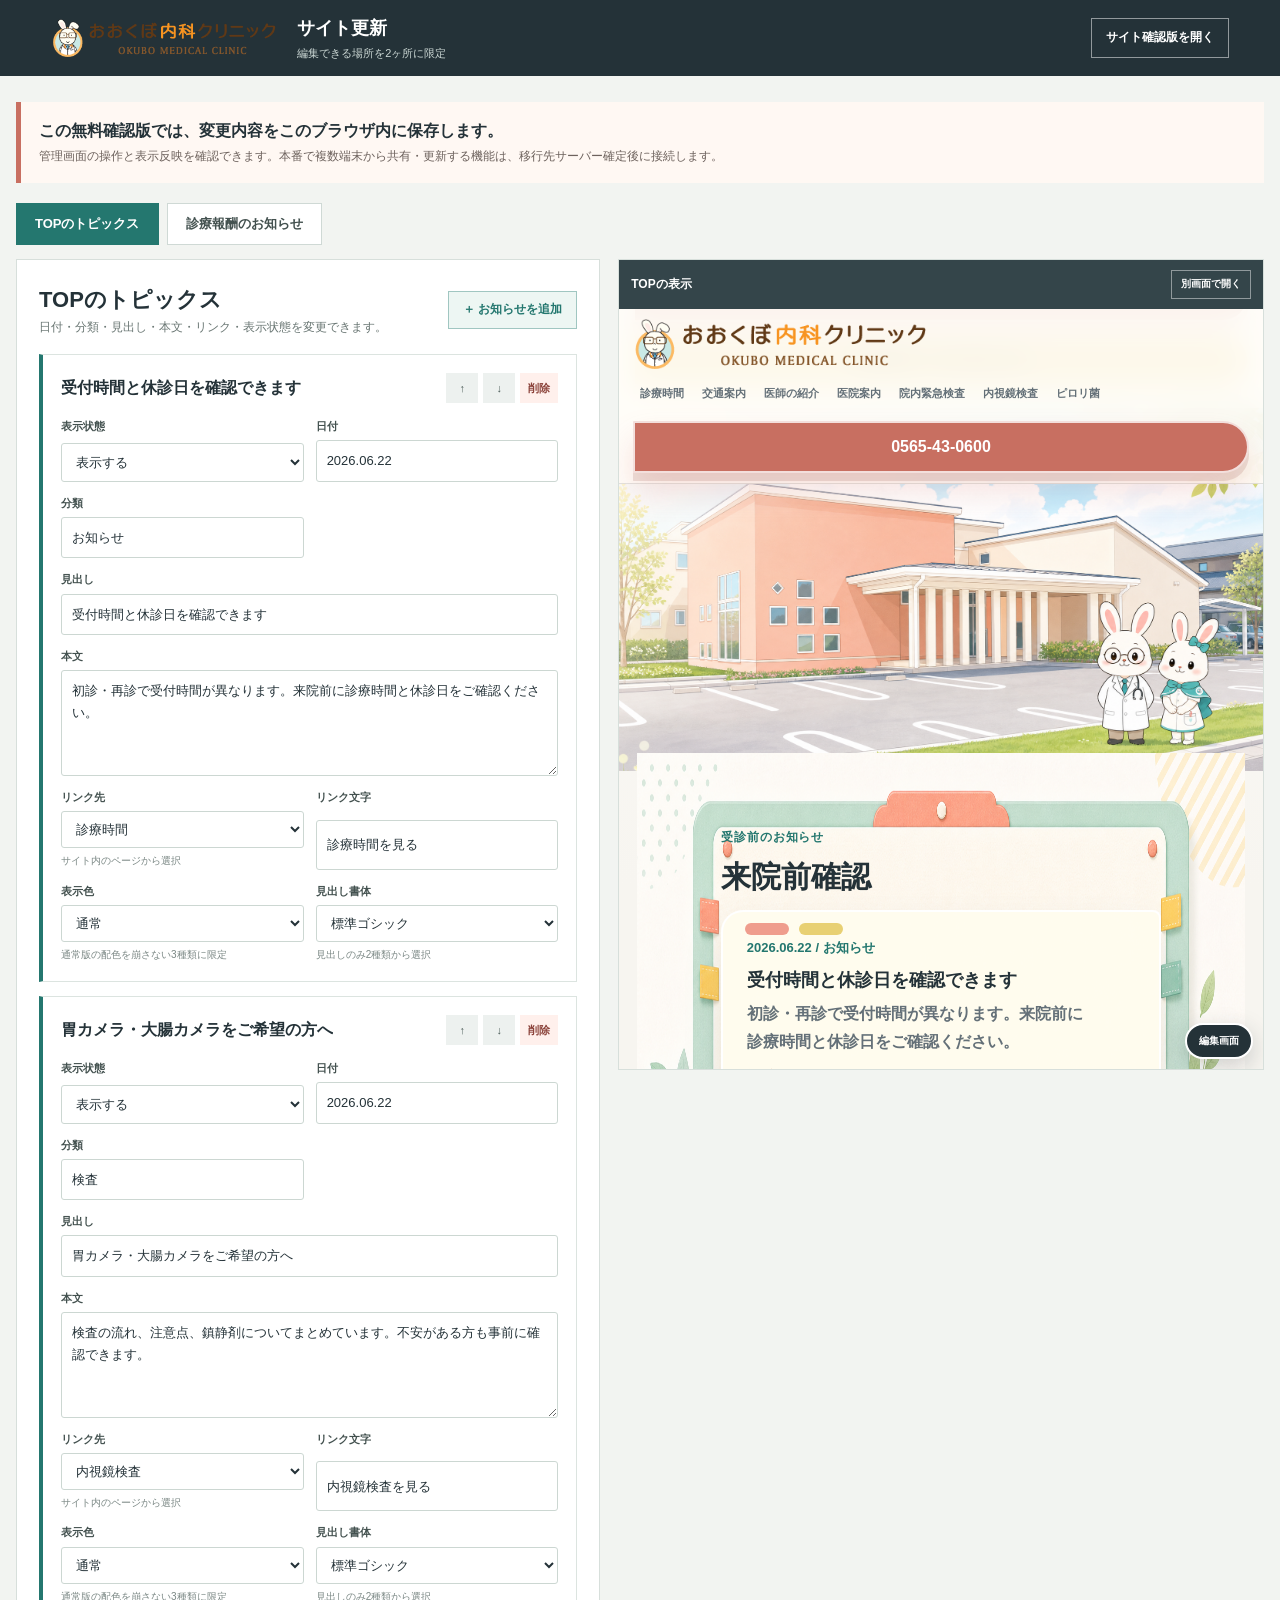
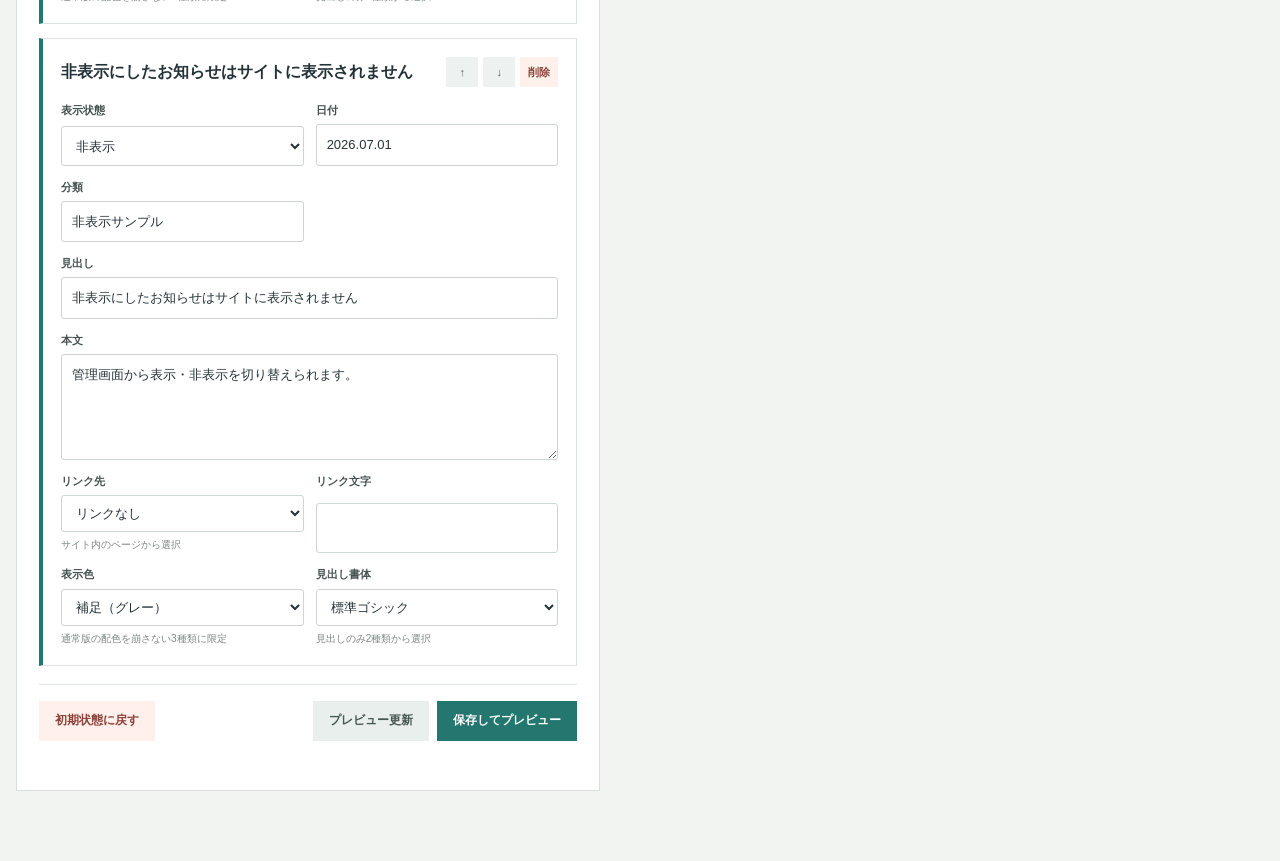
==== index.html @ e0fc7d2a "Create clinic editing dashboard" ====
<!doctype html>
<html lang="ja">
  <head>
    <meta charset="utf-8" />
    <meta name="viewport" content="width=device-width, initial-scale=1" />
    <meta name="robots" content="noindex,nofollow" />
    <title>サイト更新 | おおくぼ内科クリニック</title>
    <link rel="stylesheet" href="./preview/review.css" />
  </head>
  <body class="review-admin">
    <header class="cms-header">
      <div class="cms-brand">
        <img src="./assets/original-logo.png" alt="おおくぼ内科クリニック" />
        <div><h1>サイト更新</h1><p>編集できる場所を2ヶ所に限定</p></div>
      </div>
      <a class="cms-site-link" href="./preview/index.html">サイト確認版を開く</a>
    </header>

    <main class="cms-shell">
      <section class="cms-note" aria-label="保存について">
        <strong>この無料確認版では、変更内容をこのブラウザ内に保存します。</strong>
        <p>管理画面の操作と表示反映を確認できます。本番で複数端末から共有・更新する機能は、移行先サーバー確定後に接続します。</p>
      </section>

      <div class="cms-tabs" role="tablist" aria-label="編集する場所">
        <button class="cms-tab" type="button" role="tab" aria-selected="true" aria-controls="topics-editor" data-cms-tab="topics">TOPのトピックス</button>
        <button class="cms-tab" type="button" role="tab" aria-selected="false" aria-controls="fees-editor" data-cms-tab="fees">診療報酬のお知らせ</button>
      </div>

      <div class="cms-workspace">
        <section id="topics-editor" class="cms-editor" role="tabpanel" data-editor-panel="topics">
          <header class="cms-editor-heading">
            <div><h2>TOPのトピックス</h2><p>日付・分類・見出し・本文・リンク・表示状態を変更できます。</p></div>
            <button class="cms-add-button" type="button" data-add-item="topics">＋ お知らせを追加</button>
          </header>
          <div class="cms-items" data-items="topics"></div>
          <div class="cms-actions">
            <button class="cms-action-button reset" type="button" data-reset>初期状態に戻す</button>
            <button class="cms-action-button secondary" type="button" data-refresh-preview>プレビュー更新</button>
            <button class="cms-action-button" type="button" data-save>保存してプレビュー</button>
          </div>
          <p class="cms-message" aria-live="polite" data-message></p>
        </section>

        <section id="fees-editor" class="cms-editor" role="tabpanel" data-editor-panel="fees" hidden>
          <header class="cms-editor-heading">
            <div><h2>診療報酬のお知らせ</h2><p>ページ下部の折りたたみ項目だけを変更できます。</p></div>
            <button class="cms-add-button" type="button" data-add-item="fees">＋ 項目を追加</button>
          </header>
          <div class="cms-items" data-items="fees"></div>
          <div class="cms-actions">
            <button class="cms-action-button reset" type="button" data-reset>初期状態に戻す</button>
            <button class="cms-action-button secondary" type="button" data-refresh-preview>プレビュー更新</button>
            <button class="cms-action-button" type="button" data-save>保存してプレビュー</button>
          </div>
          <p class="cms-message" aria-live="polite" data-message></p>
        </section>

        <aside class="cms-preview" aria-label="サイトプレビュー">
          <div class="cms-preview-header"><strong data-preview-title>TOPの表示</strong><button type="button" data-open-preview>別画面で開く</button></div>
          <iframe title="サイトの表示確認" src="./preview/index.html#topics-title" data-preview-frame></iframe>
        </aside>
      </div>
    </main>

    <script src="./preview/review-data.js"></script>
    <script src="./preview/review-store.js"></script>
    <script src="./admin-preview.js"></script>
  </body>
</html>
---- preview/review.css ----
/* 通常版の見た目を維持し、確認版に必要な箇所だけを追加する。 */
.review-admin-fab {
  position: fixed;
  right: 14px;
  bottom: 14px;
  z-index: 50;
  display: inline-flex;
  align-items: center;
  justify-content: center;
  min-height: 40px;
  padding: 8px 16px;
  border: 2px solid #fff;
  border-radius: 999px;
  color: #fff;
  background: #243238;
  box-shadow: 0 8px 24px rgba(36, 50, 56, 0.22);
  font-size: 12px;
  font-weight: 900;
}

.review-admin-fab:hover {
  background: #24776f;
}

.topic-card.topic-tone-important {
  border-color: rgba(200, 111, 97, 0.5);
  background: #fff8f4;
}

.topic-card.topic-tone-soft {
  border-color: rgba(100, 112, 120, 0.2);
  background: #f7f8f6;
}

.topic-card.topic-font-mincho h3 {
  font-family: "Hiragino Mincho ProN", "Yu Mincho", "YuMincho", serif;
}

.client-doctor-photo {
  object-position: center 26%;
}

.client-character-panel > img {
  width: min(280px, 100%);
  margin: 0 auto 18px;
  border: 1px solid rgba(36, 50, 56, 0.08);
  border-radius: 12px;
}

.review-gallery-thumb {
  width: 100%;
  padding: 0;
  color: var(--ink);
  font: inherit;
  text-align: left;
  cursor: zoom-in;
}

.review-gallery-thumb:focus-visible {
  outline: 3px solid rgba(36, 119, 111, 0.5);
  outline-offset: 3px;
}

.review-gallery-caption {
  display: block;
  padding: 9px 13px 12px;
  font-size: 13px;
  font-weight: 900;
}

.review-gallery-dialog {
  width: min(920px, calc(100% - 32px));
  max-height: calc(100% - 32px);
  padding: 0;
  overflow: visible;
  border: 0;
  background: transparent;
}

.review-gallery-dialog::backdrop {
  background: rgba(22, 32, 35, 0.84);
}

.review-gallery-dialog figure {
  margin: 0;
  padding: 14px;
  border-radius: 18px 8px 18px 8px;
  background: #fff;
}

.review-gallery-dialog figure img {
  width: 100%;
  max-height: 76vh;
  object-fit: contain;
}

.review-gallery-dialog figcaption {
  padding: 10px 4px 2px;
  color: var(--ink);
  font-weight: 900;
  text-align: center;
}

.review-gallery-close {
  position: fixed;
  top: 14px;
  right: 14px;
  z-index: 2;
  display: grid;
  width: 44px;
  height: 44px;
  place-items: center;
  border: 2px solid rgba(255, 255, 255, 0.8);
  border-radius: 50%;
  color: #fff;
  background: #243238;
  font-size: 24px;
  cursor: pointer;
}

.fee-section-quiet {
  margin-top: 92px;
  padding-top: 28px;
  padding-bottom: 84px;
  border-top: 1px solid rgba(36, 50, 56, 0.16);
  color: #667078;
}

.fee-heading-quiet {
  display: flex;
  gap: 18px;
  align-items: baseline;
  justify-content: space-between;
  margin-bottom: 6px;
}

.fee-heading-quiet h2 {
  margin: 0;
  color: #536066;
  font-size: 20px;
  font-weight: 800;
}

.fee-heading-quiet p {
  margin: 0;
  font-size: 12px;
  font-weight: 700;
}

.fee-item-quiet {
  border-bottom: 1px solid rgba(36, 50, 56, 0.13);
}

.fee-item-quiet summary {
  padding: 14px 2px;
  color: #58666c;
  font-size: 14px;
  font-weight: 800;
  cursor: pointer;
}

.fee-item-content {
  padding: 0 2px 18px;
  font-size: 13px;
}

.fee-item-content p {
  margin: 8px 0 0;
}

/* 確認用ダッシュボード */
body.review-admin {
  margin: 0;
  color: #243238;
  background: #f2f4f1;
  font-family: "Hiragino Kaku Gothic ProN", "Yu Gothic", "Meiryo", sans-serif;
  line-height: 1.65;
}

.review-admin *,
.review-admin *::before,
.review-admin *::after {
  box-sizing: border-box;
}

.review-admin a {
  color: inherit;
}

.cms-header {
  display: flex;
  gap: 20px;
  align-items: center;
  justify-content: space-between;
  min-height: 76px;
  padding: 12px clamp(16px, 4vw, 52px);
  color: #fff;
  background: #243238;
}

.cms-brand {
  display: flex;
  gap: 16px;
  align-items: center;
}

.cms-brand img {
  width: 230px;
  max-width: 46vw;
  border-radius: 5px;
}

.cms-brand h1,
.cms-brand p {
  margin: 0;
}

.cms-brand h1 {
  font-size: 18px;
}

.cms-brand p {
  color: #cbd7d4;
  font-size: 11px;
}

.cms-site-link {
  flex: 0 0 auto;
  padding: 9px 14px;
  border: 1px solid rgba(255, 255, 255, 0.5);
  font-size: 12px;
  font-weight: 800;
  text-decoration: none;
}

.cms-shell {
  width: min(1380px, calc(100% - 32px));
  margin: 0 auto;
  padding: 26px 0 70px;
}

.cms-note {
  margin-bottom: 20px;
  padding: 16px 18px;
  border-left: 5px solid #c86f61;
  background: #fff8f3;
}

.cms-note strong,
.cms-note p {
  margin: 0;
}

.cms-note p {
  margin-top: 3px;
  color: #6d625d;
  font-size: 12px;
}

.cms-tabs {
  display: flex;
  gap: 8px;
  margin-bottom: 14px;
}

.cms-tab {
  min-height: 42px;
  padding: 9px 18px;
  border: 1px solid #cfd9d5;
  color: #43514f;
  background: #fff;
  font: inherit;
  font-size: 13px;
  font-weight: 900;
  cursor: pointer;
}

.cms-tab[aria-selected="true"] {
  color: #fff;
  border-color: #24776f;
  background: #24776f;
}

.cms-workspace {
  display: grid;
  grid-template-columns: minmax(0, 0.95fr) minmax(420px, 1.05fr);
  gap: 18px;
  align-items: start;
}

.cms-editor,
.cms-preview {
  min-width: 0;
  border: 1px solid #d7dfdb;
  background: #fff;
}

.cms-editor {
  padding: 22px;
}

.cms-editor[hidden] {
  display: none;
}

.cms-editor-heading {
  display: flex;
  gap: 16px;
  align-items: center;
  justify-content: space-between;
  margin-bottom: 16px;
}

.cms-editor-heading h2,
.cms-editor-heading p {
  margin: 0;
}

.cms-editor-heading h2 {
  font-size: 22px;
}

.cms-editor-heading p {
  color: #697673;
  font-size: 12px;
}

.cms-add-button,
.cms-action-button,
.cms-small-button {
  border: 0;
  font: inherit;
  font-weight: 900;
  cursor: pointer;
}

.cms-add-button {
  flex: 0 0 auto;
  min-height: 38px;
  padding: 8px 14px;
  color: #24776f;
  border: 1px solid rgba(36, 119, 111, 0.38);
  background: #edf6f3;
  font-size: 12px;
}

.cms-items {
  display: grid;
  grid-template-columns: minmax(0, 1fr);
  gap: 14px;
  min-width: 0;
}

.cms-item {
  min-width: 0;
  padding: 18px;
  border: 1px solid #dce4e0;
  border-left: 4px solid #24776f;
  background: #fff;
}

.cms-item-header {
  display: flex;
  gap: 10px;
  align-items: center;
  justify-content: space-between;
  margin-bottom: 14px;
}

.cms-item-header strong {
  min-width: 0;
  overflow: hidden;
  text-overflow: ellipsis;
  white-space: nowrap;
}

.cms-item-controls {
  display: flex;
  flex: 0 0 auto;
  gap: 5px;
}

.cms-small-button {
  min-width: 32px;
  min-height: 30px;
  padding: 5px 8px;
  color: #4f5f5c;
  background: #edf1ef;
  font-size: 11px;
}

.cms-small-button.danger {
  color: #8b423a;
  background: #fff0ec;
}

.cms-fields {
  display: grid;
  grid-template-columns: repeat(2, minmax(0, 1fr));
  gap: 12px;
}

.cms-field {
  display: grid;
  gap: 5px;
  min-width: 0;
}

.cms-field.wide {
  grid-column: 1 / -1;
}

.cms-field label {
  color: #43514f;
  font-size: 11px;
  font-weight: 900;
}

.cms-field input,
.cms-field select,
.cms-field textarea {
  width: 100%;
  min-width: 0;
  padding: 9px 10px;
  border: 1px solid #ccd7d2;
  border-radius: 3px;
  color: #243238;
  background: #fff;
  font: inherit;
  font-size: 13px;
}

.cms-field textarea {
  min-height: 92px;
  resize: vertical;
}

.cms-help {
  color: #7a8784;
  font-size: 10px;
}

.cms-actions {
  display: flex;
  flex-wrap: wrap;
  gap: 8px;
  justify-content: flex-end;
  margin-top: 18px;
  padding-top: 16px;
  border-top: 1px solid #e1e7e4;
}

.cms-action-button {
  min-height: 40px;
  padding: 8px 16px;
  color: #fff;
  background: #24776f;
  font-size: 12px;
}

.cms-action-button.secondary {
  color: #475653;
  background: #e9efec;
}

.cms-action-button.reset {
  margin-right: auto;
  color: #8b423a;
  background: #fff0ec;
}

.cms-message {
  min-height: 1.5em;
  margin: 10px 0 0;
  color: #24776f;
  font-size: 11px;
  font-weight: 800;
  text-align: right;
}

.cms-preview {
  position: sticky;
  top: 14px;
  overflow: hidden;
}

.cms-preview-header {
  display: flex;
  gap: 12px;
  align-items: center;
  justify-content: space-between;
  padding: 10px 12px;
  color: #fff;
  background: #34454a;
}

.cms-preview-header strong {
  font-size: 12px;
}

.cms-preview-header button {
  padding: 5px 9px;
  border: 1px solid rgba(255, 255, 255, 0.45);
  color: #fff;
  background: transparent;
  font: inherit;
  font-size: 10px;
  font-weight: 800;
  cursor: pointer;
}

.cms-preview iframe {
  display: block;
  width: 100%;
  height: 760px;
  border: 0;
  background: #fff;
}

@media (max-width: 960px) {
  .cms-workspace {
    grid-template-columns: 1fr;
  }

  .cms-preview {
    position: static;
  }

  .cms-preview iframe {
    height: 620px;
  }
}

@media (max-width: 680px) {
  .review-site .section.guide-board-section {
    /* 背景画像内の白い用紙（左右約13%内側）に内容を収める。 */
    padding-inline: max(44px, 13%);
  }

  .review-site .guide-board-section .topics-heading {
    padding-left: 0;
  }

  .review-admin-fab {
    right: 10px;
    bottom: 10px;
    min-height: 36px;
    padding: 7px 12px;
    font-size: 10px;
  }

  .review-gallery.equipment-grid {
    grid-template-columns: repeat(2, minmax(0, 1fr));
    gap: 8px;
  }

  .review-gallery-caption {
    padding: 7px 8px 9px;
    font-size: 10px;
  }

  .fee-section-quiet {
    margin-top: 68px;
    padding-top: 24px;
    padding-bottom: 62px;
  }

  .fee-heading-quiet {
    display: block;
  }

  .fee-heading-quiet h2 {
    font-size: 17px;
  }

  .fee-heading-quiet p {
    margin-top: 5px;
  }

  .client-doctor-photo {
    aspect-ratio: 4 / 3 !important;
    object-position: center 24%;
  }

  .cms-header {
    display: block;
  }

  .cms-brand {
    gap: 10px;
  }

  .cms-brand img {
    width: 180px;
    max-width: 52vw;
  }

  .cms-brand h1 {
    font-size: 15px;
  }

  .cms-site-link {
    display: inline-block;
    margin-top: 10px;
  }

  .cms-shell {
    width: min(100% - 20px, 1380px);
    padding-top: 16px;
  }

  .cms-tabs {
    display: grid;
    grid-template-columns: 1fr 1fr;
  }

  .cms-tab {
    padding: 7px 8px;
    font-size: 11px;
  }

  .cms-editor {
    padding: 14px;
  }

  .cms-editor-heading {
    display: block;
  }

  .cms-add-button {
    margin-top: 10px;
  }

  .cms-item {
    padding: 14px;
  }

  .cms-fields {
    grid-template-columns: 1fr;
  }

  .cms-field.wide {
    grid-column: 1;
  }

  .cms-item-header {
    align-items: flex-start;
  }

  .cms-item-header strong {
    padding-top: 4px;
    font-size: 12px;
  }

  .cms-preview iframe {
    height: 560px;
  }
}

@media (prefers-reduced-motion: reduce) {
  .review-gallery-dialog,
  .review-admin-fab {
    scroll-behavior: auto;
  }
}
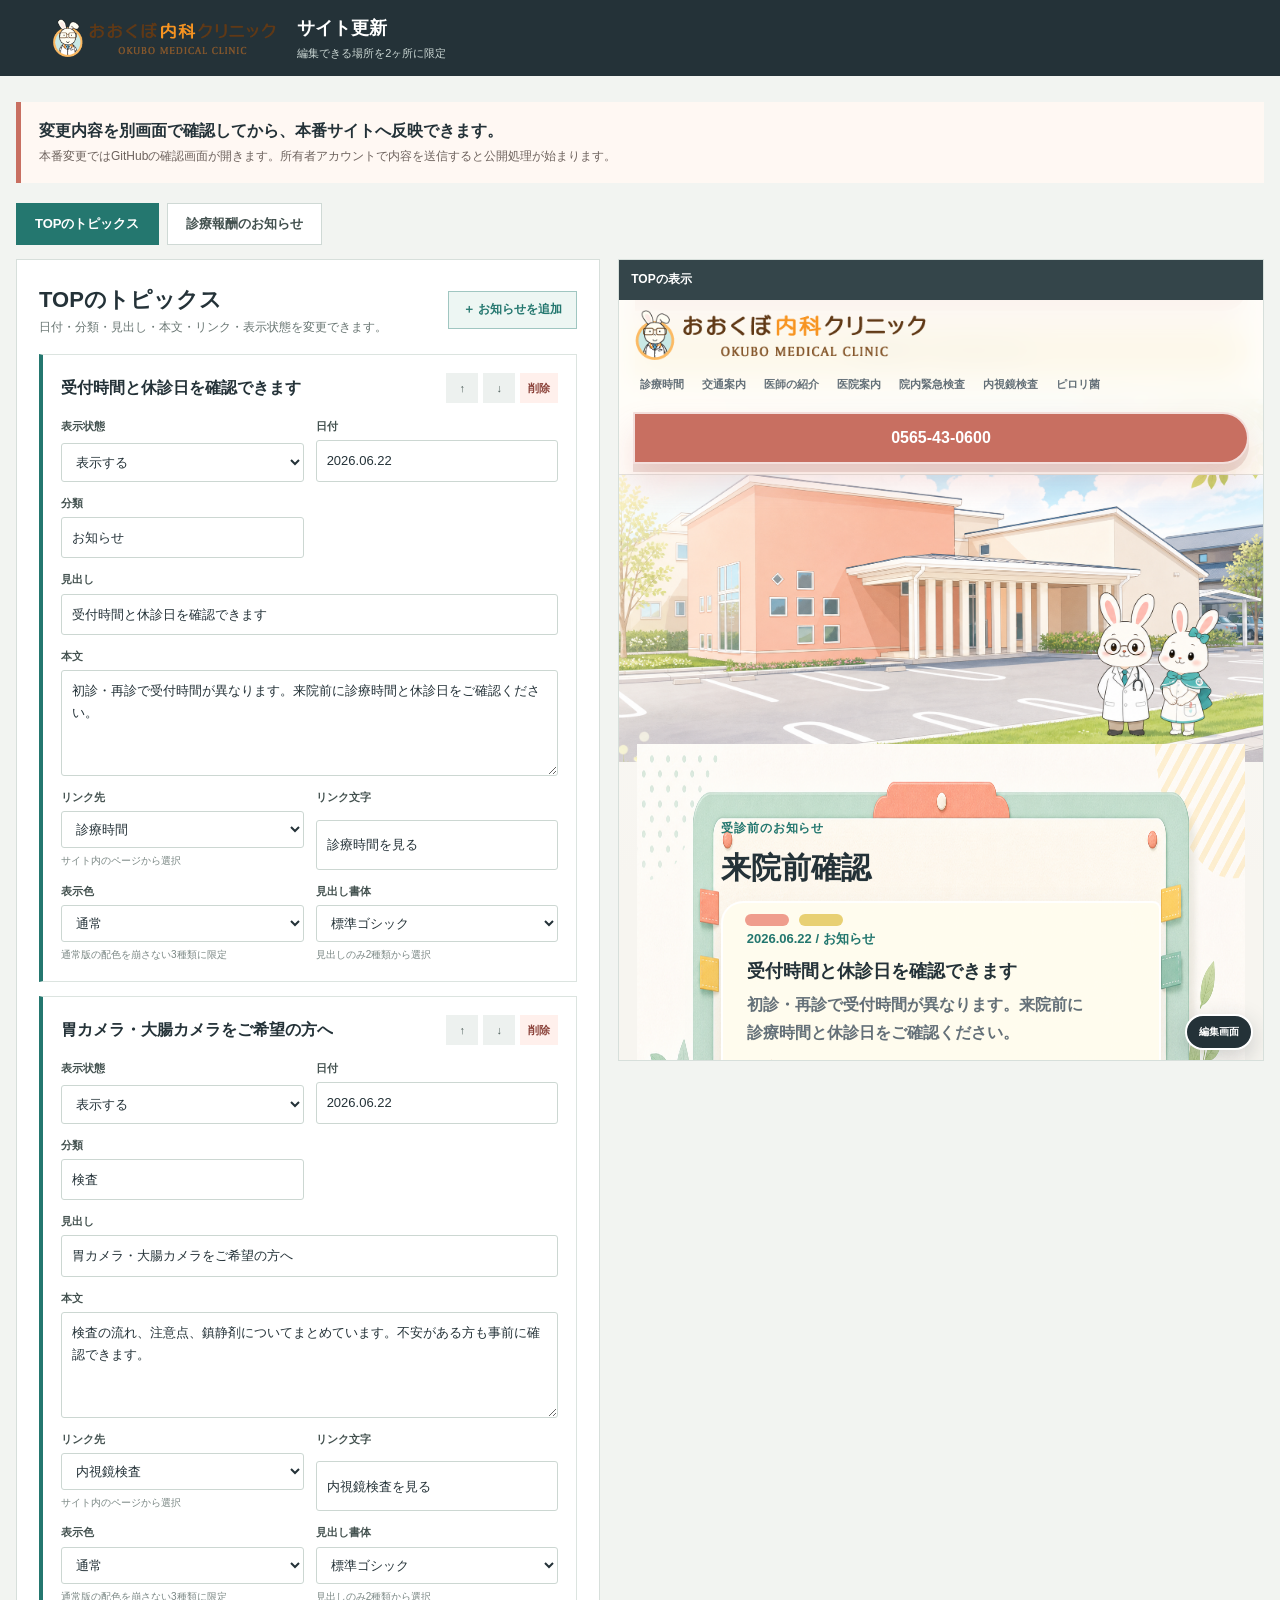
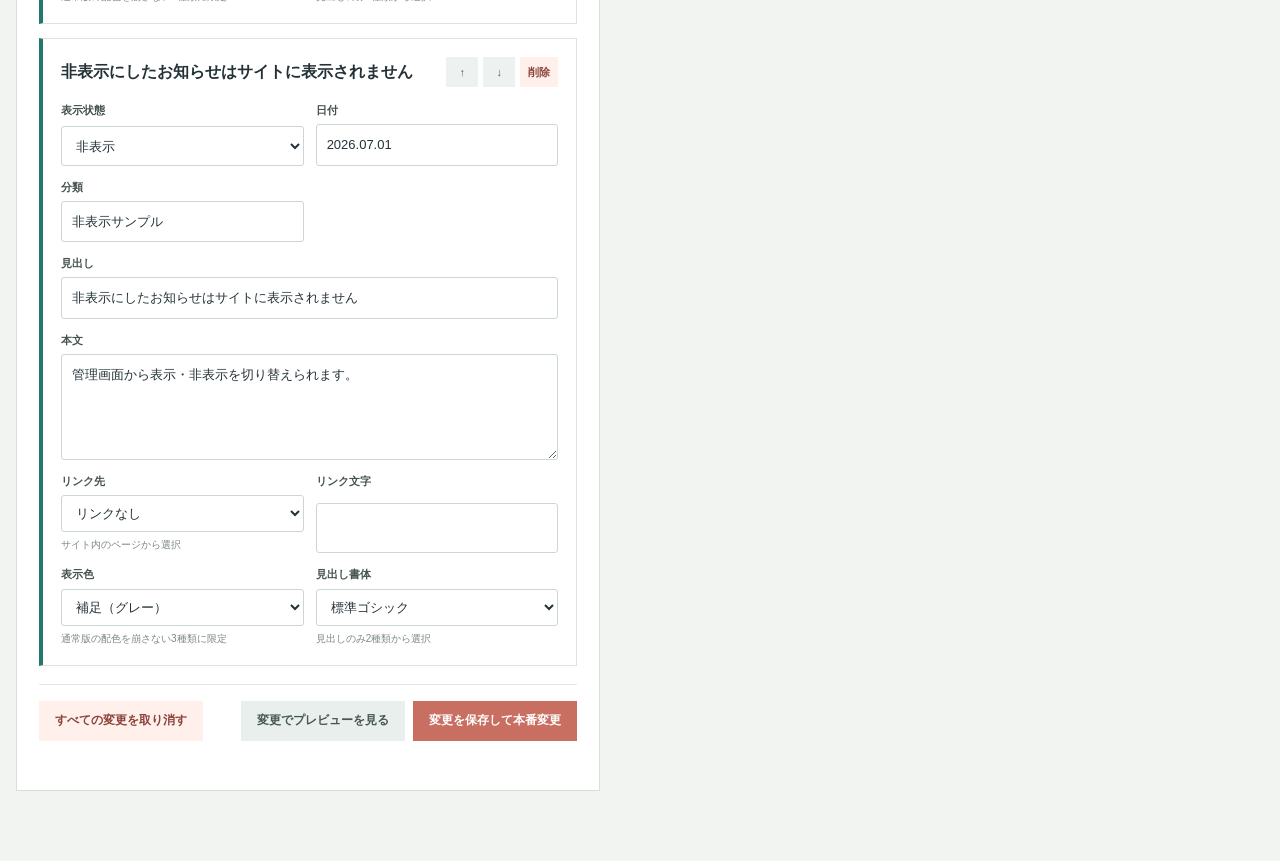
==== commit 31bf3b03: "Clarify dashboard actions and add publish handoff" ====
--- a/index.html
+++ b/index.html
@@ -13,13 +13,12 @@
         <img src="./assets/original-logo.png" alt="おおくぼ内科クリニック" />
         <div><h1>サイト更新</h1><p>編集できる場所を2ヶ所に限定</p></div>
       </div>
-      <a class="cms-site-link" href="./preview/index.html">サイト確認版を開く</a>
     </header>
 
     <main class="cms-shell">
       <section class="cms-note" aria-label="保存について">
-        <strong>この無料確認版では、変更内容をこのブラウザ内に保存します。</strong>
-        <p>管理画面の操作と表示反映を確認できます。本番で複数端末から共有・更新する機能は、移行先サーバー確定後に接続します。</p>
+        <strong>変更内容を別画面で確認してから、本番サイトへ反映できます。</strong>
+        <p>本番変更ではGitHubの確認画面が開きます。所有者アカウントで内容を送信すると公開処理が始まります。</p>
       </section>
 
       <div class="cms-tabs" role="tablist" aria-label="編集する場所">
@@ -35,9 +34,9 @@
           </header>
           <div class="cms-items" data-items="topics"></div>
           <div class="cms-actions">
-            <button class="cms-action-button reset" type="button" data-reset>初期状態に戻す</button>
-            <button class="cms-action-button secondary" type="button" data-refresh-preview>プレビュー更新</button>
-            <button class="cms-action-button" type="button" data-save>保存してプレビュー</button>
+            <button class="cms-action-button reset" type="button" data-discard>すべての変更を取り消す</button>
+            <button class="cms-action-button secondary" type="button" data-preview-new>変更でプレビューを見る</button>
+            <button class="cms-action-button publish" type="button" data-publish>変更を保存して本番変更</button>
           </div>
           <p class="cms-message" aria-live="polite" data-message></p>
         </section>
@@ -49,21 +48,22 @@
           </header>
           <div class="cms-items" data-items="fees"></div>
           <div class="cms-actions">
-            <button class="cms-action-button reset" type="button" data-reset>初期状態に戻す</button>
-            <button class="cms-action-button secondary" type="button" data-refresh-preview>プレビュー更新</button>
-            <button class="cms-action-button" type="button" data-save>保存してプレビュー</button>
+            <button class="cms-action-button reset" type="button" data-discard>すべての変更を取り消す</button>
+            <button class="cms-action-button secondary" type="button" data-preview-new>変更でプレビューを見る</button>
+            <button class="cms-action-button publish" type="button" data-publish>変更を保存して本番変更</button>
           </div>
           <p class="cms-message" aria-live="polite" data-message></p>
         </section>
 
         <aside class="cms-preview" aria-label="サイトプレビュー">
-          <div class="cms-preview-header"><strong data-preview-title>TOPの表示</strong><button type="button" data-open-preview>別画面で開く</button></div>
+          <div class="cms-preview-header"><strong data-preview-title>TOPの表示</strong></div>
           <iframe title="サイトの表示確認" src="./preview/index.html#topics-title" data-preview-frame></iframe>
         </aside>
       </div>
     </main>
 
     <script src="./preview/review-data.js"></script>
+    <script src="https://makoban.github.io/okubo-naika-renewal/review-data.js"></script>
     <script src="./preview/review-store.js"></script>
     <script src="./admin-preview.js"></script>
   </body>
--- a/preview/review.css
+++ b/preview/review.css
@@ -463,6 +463,10 @@
   background: #e9efec;
 }
 
+.cms-action-button.publish {
+  background: #c86f61;
+}
+
 .cms-action-button.reset {
   margin-right: auto;
   color: #8b423a;
@@ -639,6 +643,17 @@
     grid-template-columns: 1fr;
   }
 
+  .cms-actions {
+    display: grid;
+    grid-template-columns: 1fr;
+  }
+
+  .cms-action-button,
+  .cms-action-button.reset {
+    width: 100%;
+    margin-right: 0;
+  }
+
   .cms-field.wide {
     grid-column: 1;
   }
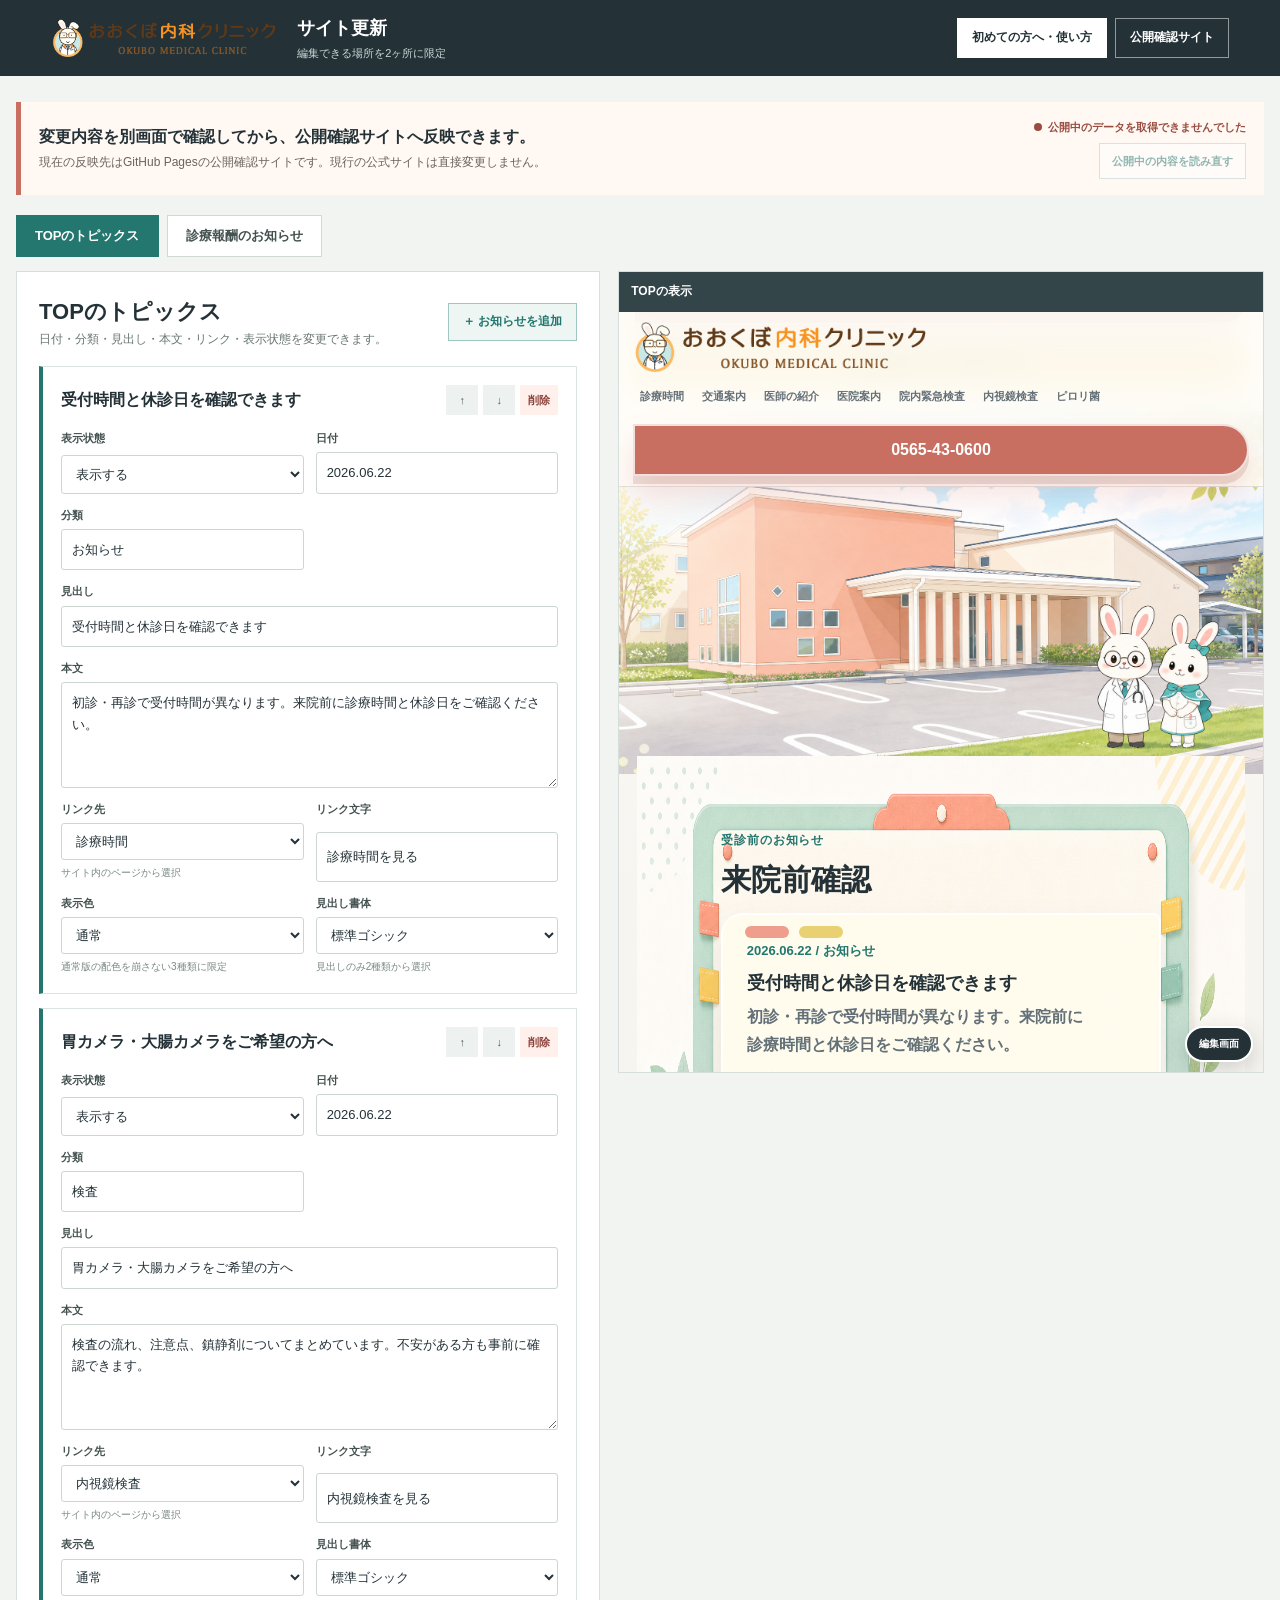
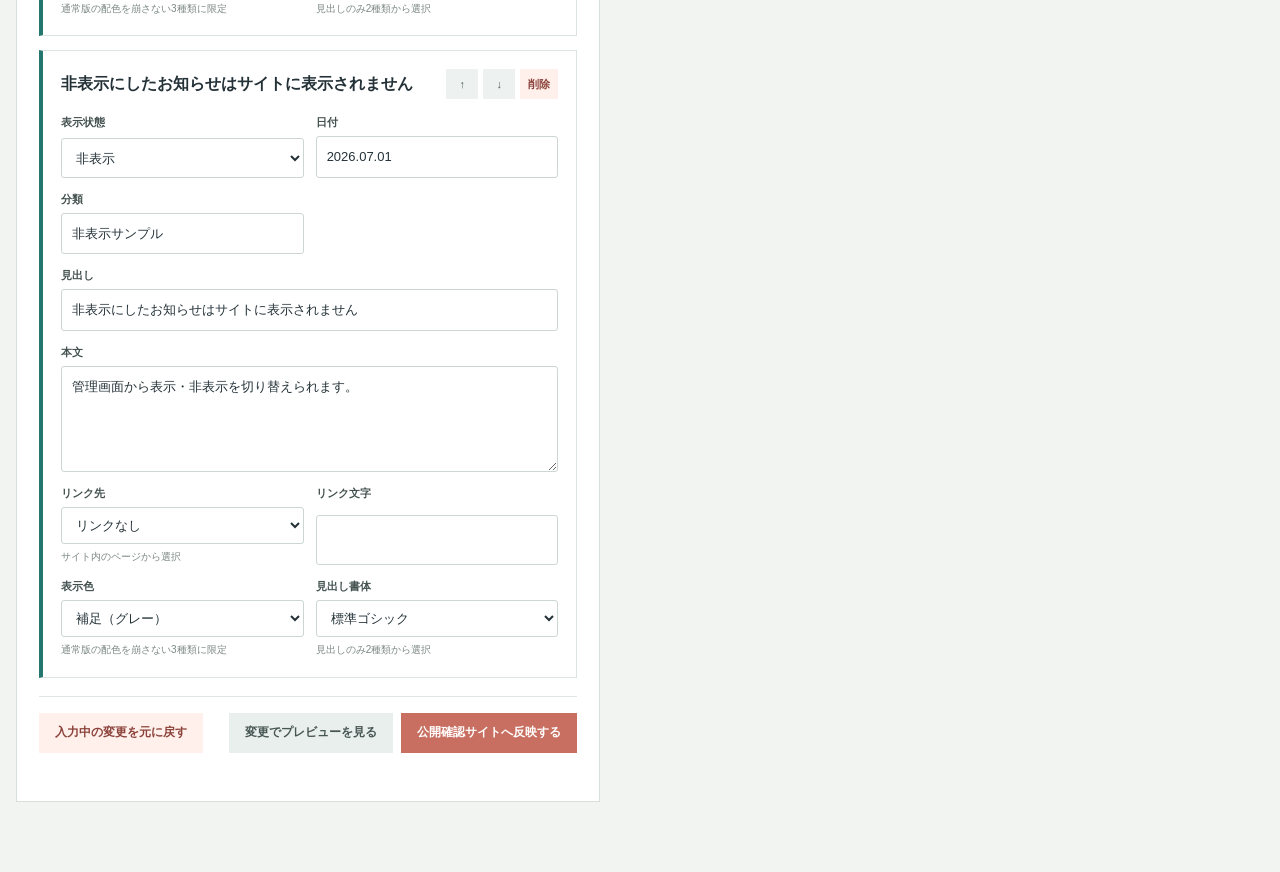
==== commit 4172269f: "Add screenshot-based dashboard guide" ====
--- a/index.html
+++ b/index.html
@@ -5,7 +5,8 @@
     <meta name="viewport" content="width=device-width, initial-scale=1" />
     <meta name="robots" content="noindex,nofollow" />
     <title>サイト更新 | おおくぼ内科クリニック</title>
-    <link rel="stylesheet" href="./preview/review.css" />
+    <link rel="icon" href="./assets/original-logo.png" />
+    <link rel="stylesheet" href="./preview/review.css?v=20260806-1" />
   </head>
   <body class="review-admin">
     <header class="cms-header">
@@ -13,12 +14,22 @@
         <img src="./assets/original-logo.png" alt="おおくぼ内科クリニック" />
         <div><h1>サイト更新</h1><p>編集できる場所を2ヶ所に限定</p></div>
       </div>
+      <nav class="cms-header-actions" aria-label="ヘルプと確認サイト">
+        <a class="cms-site-link is-help" href="./manual.html">初めての方へ・使い方</a>
+        <a class="cms-site-link" href="https://makoban.github.io/okubo-naika-renewal/" target="_blank" rel="noopener">公開確認サイト</a>
+      </nav>
     </header>
 
     <main class="cms-shell">
       <section class="cms-note" aria-label="保存について">
-        <strong>変更内容を別画面で確認してから、本番サイトへ反映できます。</strong>
-        <p>本番変更ではGitHubの確認画面が開きます。所有者アカウントで内容を送信すると公開処理が始まります。</p>
+        <div class="cms-note-copy">
+          <strong>変更内容を別画面で確認してから、公開確認サイトへ反映できます。</strong>
+          <p>現在の反映先はGitHub Pagesの公開確認サイトです。現行の公式サイトは直接変更しません。</p>
+        </div>
+        <div class="cms-note-tools">
+          <span class="cms-source-status" data-source-status aria-live="polite">公開中の内容を確認しています</span>
+          <button class="cms-reload-button" type="button" data-reload-published>公開中の内容を読み直す</button>
+        </div>
       </section>
 
       <div class="cms-tabs" role="tablist" aria-label="編集する場所">
@@ -34,9 +45,9 @@
           </header>
           <div class="cms-items" data-items="topics"></div>
           <div class="cms-actions">
-            <button class="cms-action-button reset" type="button" data-discard>すべての変更を取り消す</button>
+            <button class="cms-action-button reset" type="button" data-discard>入力中の変更を元に戻す</button>
             <button class="cms-action-button secondary" type="button" data-preview-new>変更でプレビューを見る</button>
-            <button class="cms-action-button publish" type="button" data-publish>変更を保存して本番変更</button>
+            <button class="cms-action-button publish" type="button" data-publish>公開確認サイトへ反映する</button>
           </div>
           <p class="cms-message" aria-live="polite" data-message></p>
         </section>
@@ -48,9 +59,9 @@
           </header>
           <div class="cms-items" data-items="fees"></div>
           <div class="cms-actions">
-            <button class="cms-action-button reset" type="button" data-discard>すべての変更を取り消す</button>
+            <button class="cms-action-button reset" type="button" data-discard>入力中の変更を元に戻す</button>
             <button class="cms-action-button secondary" type="button" data-preview-new>変更でプレビューを見る</button>
-            <button class="cms-action-button publish" type="button" data-publish>変更を保存して本番変更</button>
+            <button class="cms-action-button publish" type="button" data-publish>公開確認サイトへ反映する</button>
           </div>
           <p class="cms-message" aria-live="polite" data-message></p>
         </section>
@@ -62,9 +73,10 @@
       </div>
     </main>
 
-    <script src="./preview/review-data.js"></script>
+    <script src="./preview/review-data.js?v=20260806-1"></script>
+    <script>window.OKUBO_BUNDLED_DEFAULTS = window.OKUBO_REVIEW_DEFAULTS;</script>
     <script src="https://makoban.github.io/okubo-naika-renewal/review-data.js"></script>
-    <script src="./preview/review-store.js"></script>
-    <script src="./admin-preview.js"></script>
+    <script src="./preview/review-store.js?v=20260806-1"></script>
+    <script src="./admin-preview.js?v=20260806-1"></script>
   </body>
 </html>
--- a/preview/review.css
+++ b/preview/review.css
@@ -202,6 +202,7 @@
   display: flex;
   gap: 16px;
   align-items: center;
+  min-width: 0;
 }
 
 .cms-brand img {
@@ -233,6 +234,25 @@
   text-decoration: none;
 }
 
+.cms-header-actions {
+  display: flex;
+  flex: 0 0 auto;
+  gap: 8px;
+}
+
+.cms-site-link.is-help {
+  color: #243238;
+  border-color: #fff;
+  background: #fff;
+}
+
+.cms-site-link:hover,
+.cms-site-link:focus-visible {
+  border-color: #fff;
+  outline: 2px solid rgba(255, 255, 255, 0.45);
+  outline-offset: 2px;
+}
+
 .cms-shell {
   width: min(1380px, calc(100% - 32px));
   margin: 0 auto;
@@ -240,6 +260,10 @@
 }
 
 .cms-note {
+  display: grid;
+  grid-template-columns: minmax(0, 1fr) auto;
+  gap: 18px;
+  align-items: center;
   margin-bottom: 20px;
   padding: 16px 18px;
   border-left: 5px solid #c86f61;
@@ -255,6 +279,53 @@
   margin-top: 3px;
   color: #6d625d;
   font-size: 12px;
+}
+
+.cms-note-tools {
+  display: grid;
+  gap: 7px;
+  justify-items: end;
+}
+
+.cms-source-status {
+  color: #24776f;
+  font-size: 11px;
+  font-weight: 900;
+}
+
+.cms-source-status::before {
+  display: inline-block;
+  width: 8px;
+  height: 8px;
+  margin-right: 6px;
+  border-radius: 50%;
+  background: currentColor;
+  content: "";
+}
+
+.cms-source-status.is-warning {
+  color: #9a4c3f;
+}
+
+.cms-source-status.is-draft {
+  color: #8a6200;
+}
+
+.cms-reload-button {
+  min-height: 36px;
+  padding: 7px 12px;
+  border: 1px solid rgba(36, 119, 111, 0.35);
+  color: #24776f;
+  background: #fff;
+  font: inherit;
+  font-size: 11px;
+  font-weight: 900;
+  cursor: pointer;
+}
+
+.cms-reload-button:disabled {
+  cursor: not-allowed;
+  opacity: 0.5;
 }
 
 .cms-tabs {
@@ -482,6 +553,10 @@
   text-align: right;
 }
 
+.cms-message.is-error {
+  color: #9a3f35;
+}
+
 .cms-preview {
   position: sticky;
   top: 14px;
@@ -603,9 +678,19 @@
     font-size: 15px;
   }
 
+  .cms-header-actions {
+    display: grid;
+    grid-template-columns: 1fr 1fr;
+    margin-top: 12px;
+  }
+
   .cms-site-link {
-    display: inline-block;
-    margin-top: 10px;
+    display: grid;
+    min-height: 42px;
+    place-items: center;
+    padding: 7px 9px;
+    font-size: 10px;
+    text-align: center;
   }
 
   .cms-shell {
@@ -616,6 +701,22 @@
   .cms-tabs {
     display: grid;
     grid-template-columns: 1fr 1fr;
+  }
+
+  .cms-note {
+    grid-template-columns: 1fr;
+  }
+
+  .cms-note-tools {
+    justify-items: stretch;
+  }
+
+  .cms-source-status {
+    font-size: 10px;
+  }
+
+  .cms-reload-button {
+    width: 100%;
   }
 
   .cms-tab {
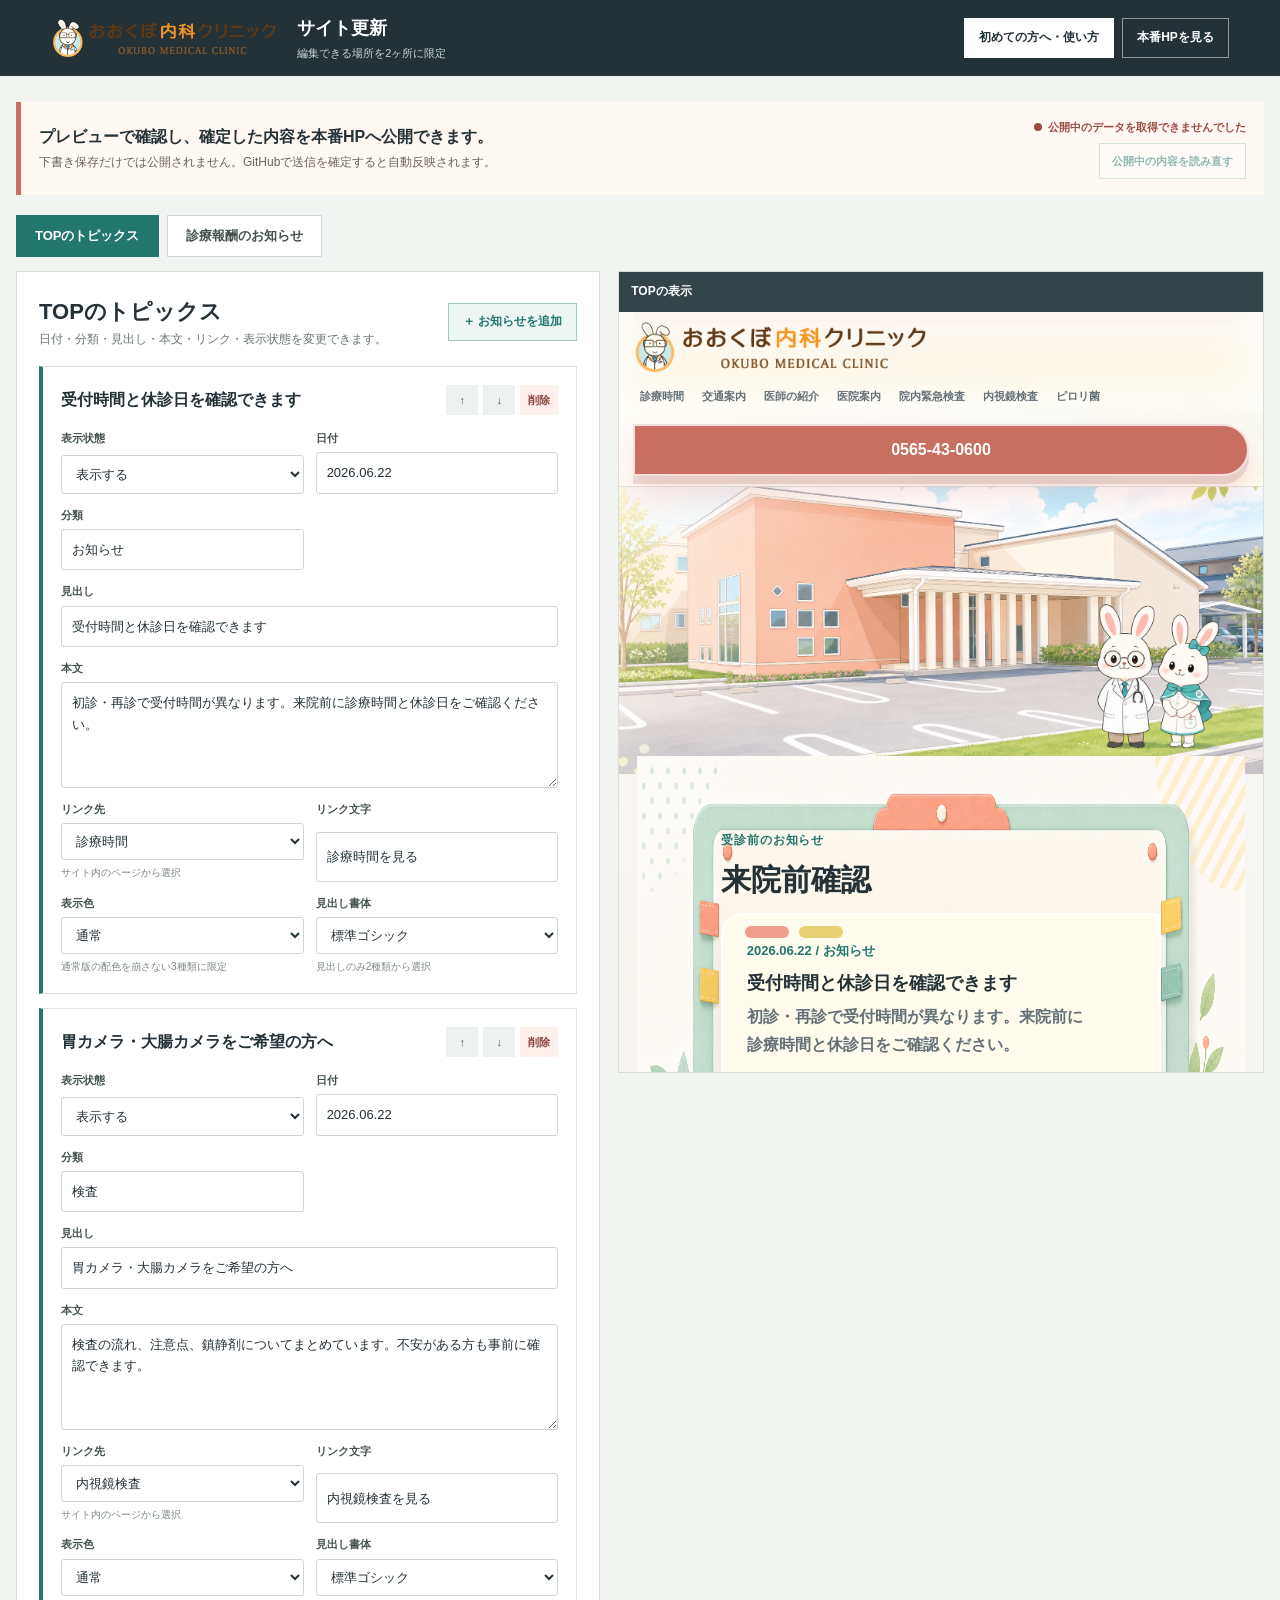
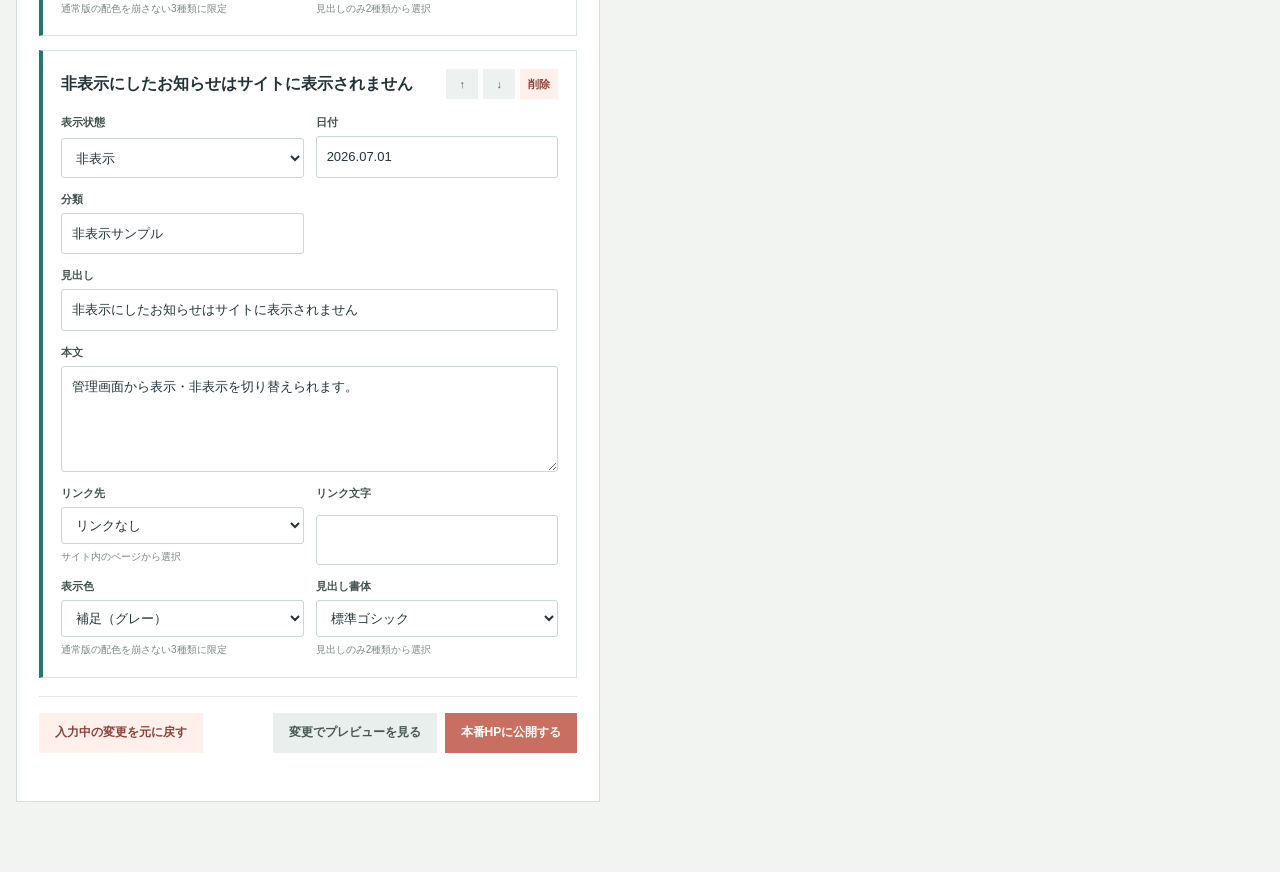
==== commit 6505c8fc: "Publish dashboard changes to Sakura production with revision checks" ====
--- a/index.html
+++ b/index.html
@@ -16,15 +16,15 @@
       </div>
       <nav class="cms-header-actions" aria-label="ヘルプと確認サイト">
         <a class="cms-site-link is-help" href="./manual.html">初めての方へ・使い方</a>
-        <a class="cms-site-link" href="https://makoban.github.io/okubo-naika-renewal/" target="_blank" rel="noopener">公開確認サイト</a>
+        <a class="cms-site-link" href="https://www.okubo-naika-cl.com/" target="_blank" rel="noopener">本番HPを見る</a>
       </nav>
     </header>
 
     <main class="cms-shell">
       <section class="cms-note" aria-label="保存について">
         <div class="cms-note-copy">
-          <strong>変更内容を別画面で確認してから、公開確認サイトへ反映できます。</strong>
-          <p>現在の反映先はGitHub Pagesの公開確認サイトです。現行の公式サイトは直接変更しません。</p>
+          <strong>プレビューで確認し、確定した内容を本番HPへ公開できます。</strong>
+          <p>下書き保存だけでは公開されません。GitHubで送信を確定すると自動反映されます。</p>
         </div>
         <div class="cms-note-tools">
           <span class="cms-source-status" data-source-status aria-live="polite">公開中の内容を確認しています</span>
@@ -47,7 +47,7 @@
           <div class="cms-actions">
             <button class="cms-action-button reset" type="button" data-discard>入力中の変更を元に戻す</button>
             <button class="cms-action-button secondary" type="button" data-preview-new>変更でプレビューを見る</button>
-            <button class="cms-action-button publish" type="button" data-publish>公開確認サイトへ反映する</button>
+            <button class="cms-action-button publish" type="button" data-publish>本番HPに公開する</button>
           </div>
           <p class="cms-message" aria-live="polite" data-message></p>
         </section>
@@ -61,7 +61,7 @@
           <div class="cms-actions">
             <button class="cms-action-button reset" type="button" data-discard>入力中の変更を元に戻す</button>
             <button class="cms-action-button secondary" type="button" data-preview-new>変更でプレビューを見る</button>
-            <button class="cms-action-button publish" type="button" data-publish>公開確認サイトへ反映する</button>
+            <button class="cms-action-button publish" type="button" data-publish>本番HPに公開する</button>
           </div>
           <p class="cms-message" aria-live="polite" data-message></p>
         </section>
@@ -75,8 +75,8 @@
 
     <script src="./preview/review-data.js?v=20260806-1"></script>
     <script>window.OKUBO_BUNDLED_DEFAULTS = window.OKUBO_REVIEW_DEFAULTS;</script>
-    <script src="https://makoban.github.io/okubo-naika-renewal/review-data.js"></script>
+    <script src="https://www.okubo-naika-cl.com/published-content.php"></script>
     <script src="./preview/review-store.js?v=20260806-1"></script>
-    <script src="./admin-preview.js?v=20260806-1"></script>
+    <script src="./admin-preview.js?v=20261020-1"></script>
   </body>
 </html>
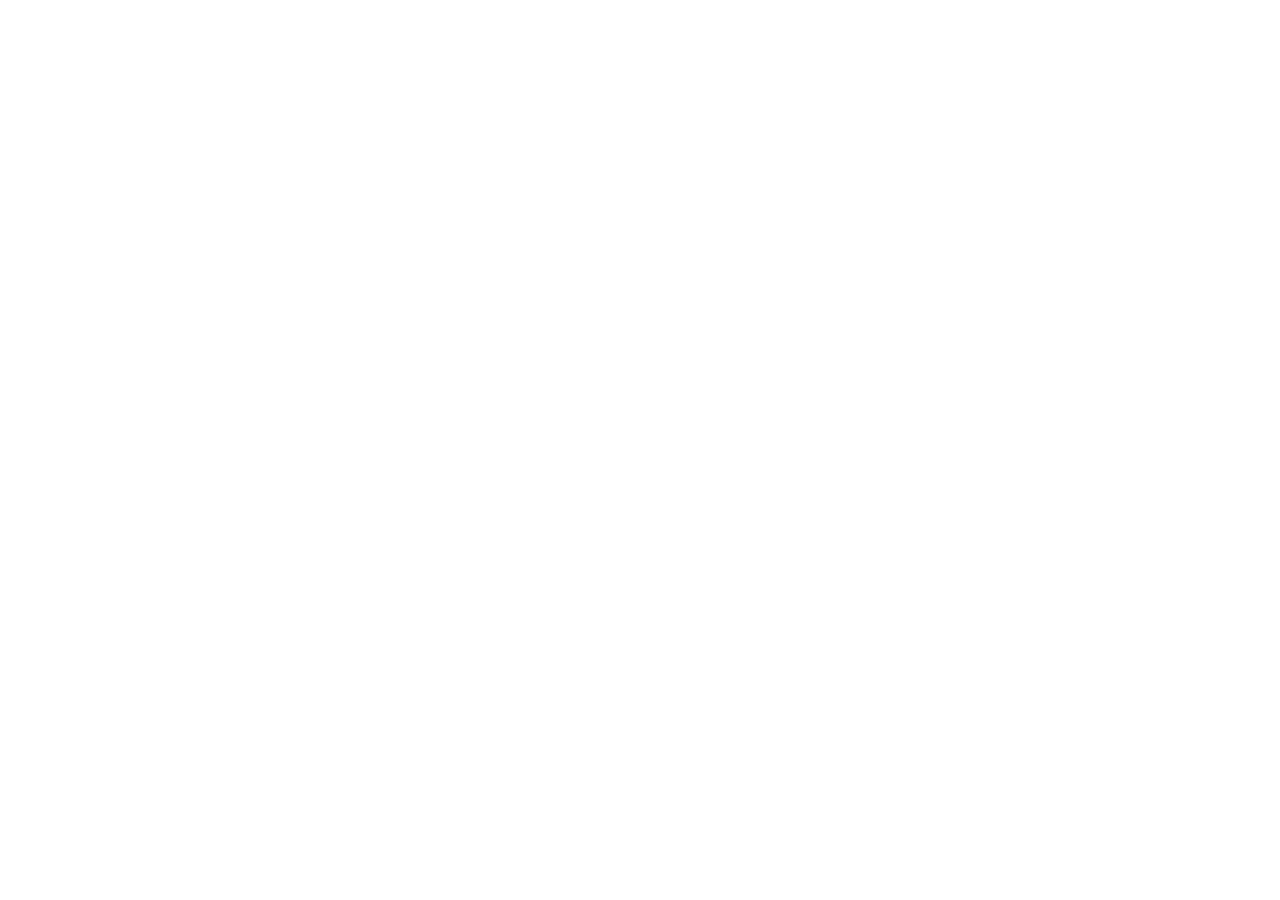
==== commit b405ec9a: "Route clinic customers to the authenticated Sakura editor" ====
--- a/index.html
+++ b/index.html
@@ -1,82 +1 @@
-<!doctype html>
-<html lang="ja">
-  <head>
-    <meta charset="utf-8" />
-    <meta name="viewport" content="width=device-width, initial-scale=1" />
-    <meta name="robots" content="noindex,nofollow" />
-    <title>サイト更新 | おおくぼ内科クリニック</title>
-    <link rel="icon" href="./assets/original-logo.png" />
-    <link rel="stylesheet" href="./preview/review.css?v=20260806-1" />
-  </head>
-  <body class="review-admin">
-    <header class="cms-header">
-      <div class="cms-brand">
-        <img src="./assets/original-logo.png" alt="おおくぼ内科クリニック" />
-        <div><h1>サイト更新</h1><p>編集できる場所を2ヶ所に限定</p></div>
-      </div>
-      <nav class="cms-header-actions" aria-label="ヘルプと確認サイト">
-        <a class="cms-site-link is-help" href="./manual.html">初めての方へ・使い方</a>
-        <a class="cms-site-link" href="https://www.okubo-naika-cl.com/" target="_blank" rel="noopener">本番HPを見る</a>
-      </nav>
-    </header>
-
-    <main class="cms-shell">
-      <section class="cms-note" aria-label="保存について">
-        <div class="cms-note-copy">
-          <strong>プレビューで確認し、確定した内容を本番HPへ公開できます。</strong>
-          <p>下書き保存だけでは公開されません。GitHubで送信を確定すると自動反映されます。</p>
-        </div>
-        <div class="cms-note-tools">
-          <span class="cms-source-status" data-source-status aria-live="polite">公開中の内容を確認しています</span>
-          <button class="cms-reload-button" type="button" data-reload-published>公開中の内容を読み直す</button>
-        </div>
-      </section>
-
-      <div class="cms-tabs" role="tablist" aria-label="編集する場所">
-        <button class="cms-tab" type="button" role="tab" aria-selected="true" aria-controls="topics-editor" data-cms-tab="topics">TOPのトピックス</button>
-        <button class="cms-tab" type="button" role="tab" aria-selected="false" aria-controls="fees-editor" data-cms-tab="fees">診療報酬のお知らせ</button>
-      </div>
-
-      <div class="cms-workspace">
-        <section id="topics-editor" class="cms-editor" role="tabpanel" data-editor-panel="topics">
-          <header class="cms-editor-heading">
-            <div><h2>TOPのトピックス</h2><p>日付・分類・見出し・本文・リンク・表示状態を変更できます。</p></div>
-            <button class="cms-add-button" type="button" data-add-item="topics">＋ お知らせを追加</button>
-          </header>
-          <div class="cms-items" data-items="topics"></div>
-          <div class="cms-actions">
-            <button class="cms-action-button reset" type="button" data-discard>入力中の変更を元に戻す</button>
-            <button class="cms-action-button secondary" type="button" data-preview-new>変更でプレビューを見る</button>
-            <button class="cms-action-button publish" type="button" data-publish>本番HPに公開する</button>
-          </div>
-          <p class="cms-message" aria-live="polite" data-message></p>
-        </section>
-
-        <section id="fees-editor" class="cms-editor" role="tabpanel" data-editor-panel="fees" hidden>
-          <header class="cms-editor-heading">
-            <div><h2>診療報酬のお知らせ</h2><p>ページ下部の折りたたみ項目だけを変更できます。</p></div>
-            <button class="cms-add-button" type="button" data-add-item="fees">＋ 項目を追加</button>
-          </header>
-          <div class="cms-items" data-items="fees"></div>
-          <div class="cms-actions">
-            <button class="cms-action-button reset" type="button" data-discard>入力中の変更を元に戻す</button>
-            <button class="cms-action-button secondary" type="button" data-preview-new>変更でプレビューを見る</button>
-            <button class="cms-action-button publish" type="button" data-publish>本番HPに公開する</button>
-          </div>
-          <p class="cms-message" aria-live="polite" data-message></p>
-        </section>
-
-        <aside class="cms-preview" aria-label="サイトプレビュー">
-          <div class="cms-preview-header"><strong data-preview-title>TOPの表示</strong></div>
-          <iframe title="サイトの表示確認" src="./preview/index.html#topics-title" data-preview-frame></iframe>
-        </aside>
-      </div>
-    </main>
-
-    <script src="./preview/review-data.js?v=20260806-1"></script>
-    <script>window.OKUBO_BUNDLED_DEFAULTS = window.OKUBO_REVIEW_DEFAULTS;</script>
-    <script src="https://www.okubo-naika-cl.com/published-content.php"></script>
-    <script src="./preview/review-store.js?v=20260806-1"></script>
-    <script src="./admin-preview.js?v=20261020-1"></script>
-  </body>
-</html>
+<!doctype html><html lang="ja"><head><meta charset="utf-8"><meta name="viewport" content="width=device-width,initial-scale=1"><meta name="robots" content="noindex,nofollow"><meta http-equiv="refresh" content="0;url=https://www.okubo-naika-cl.com/admin/"><title>ホームページ更新画面へ移動します</title><style>*{box-sizing:border-box}body{margin:0;padding:32px 16px;font:16px/1.8 sans-serif;color:#253d3d;background:#f0f5f2}main{max-width:640px;margin:auto;padding:24px;background:white}h1{font-size:24px;text-wrap:balance}a{display:inline-block;max-width:100%;padding:12px;background:#3e7774;color:white}</style></head><body><main><h1>ホームページ更新画面へ移動します</h1><p>医院用のログイン画面へ移りました。下のボタンからも開けます。</p><a href="https://www.okubo-naika-cl.com/admin/">更新画面を開く</a></main></body></html>
